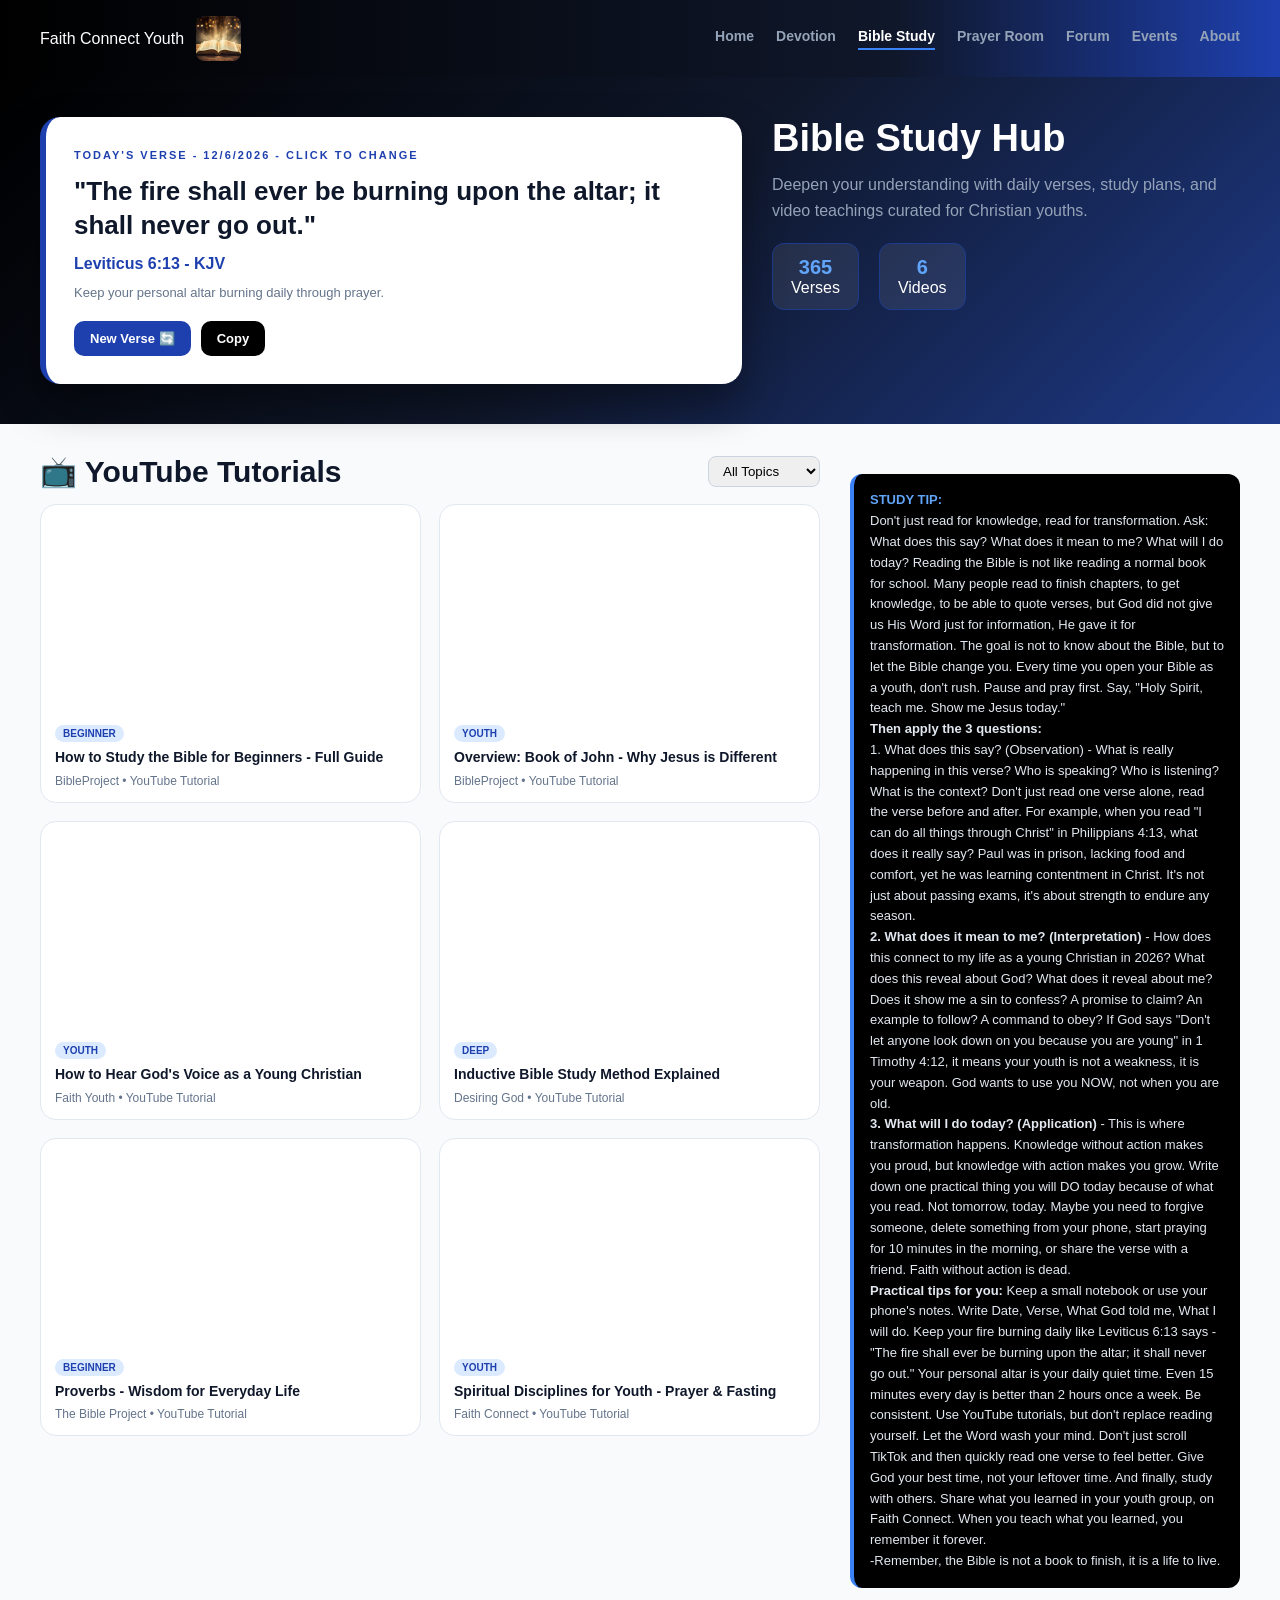
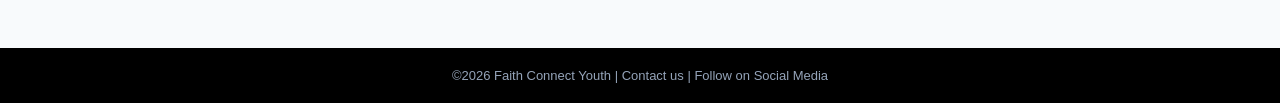
==== .vscode/html/biblestdy.html @ f40ba7f8 "faith connect youth" ====
<!DOCTYPE html>
<html lang="en">
<head>
<meta charset="UTF-8">
<meta name="viewport" content="width=device-width, initial-scale=1.0">
<title>Bible Study - Faith Connect Youth</title>
<link rel="stylesheet" href="biblestdy.css">
</head>
<body>
<header>
  <div class="logo"><span>Faith Connect Youth</span>
    <img src="bible.jpg" class="bible-green" alt="Bible"> 
  </div>
  <nav>
    <a href="home.html">Home</a>
    <a href="Devotionals.html">Devotion</a>
    <a href="biblestdy.html" class="active">Bible Study</a>
    <a href="prayer.html">Prayer Room</a>
    <a href="forum.html">Forum</a>
    <a href="events.html">Events</a>
    <a href="about.html">About</a>
  </nav>
  
  </nav>
</header>

<div class="hero">
  <div class="verse-card">
    <small id="verseDay">TODAY'S VERSE - CLICK TO CHANGE</small>
    <h2 id="verseText">"Your word is a lamp to my feet and a light to my path."</h2>
    <div class="ref" id="verseRef">Psalm 119:105 - KJV</div>
    <p id="verseMeaning" style="font-size:13px; color:#64748b; margin-top:10px">This verse reminds us that God's Word guides our steps daily, especially as youths navigating life.</p>
    <div class="verse-actions">
      <button class="btn btn-blue" id="newVerseBtn">New Verse 🔄</button>
      <button class="btn btn-black" id="copyVerseBtn">Copy</button>
    </div>
  </div>
  <div class="study-info">
    <h1>Bible Study Hub</h1>
    <p>Deepen your understanding with daily verses, study plans, and video teachings curated for Christian youths.</p>
    <div class="stats">
      <div class="stat-box"><b>365</b> Verses</div>
      <div class="stat-box"><b id="videoCount">6</b> Videos</div>
    </div>
  </div>
</div>

<div class="container">
  <div>
    <div class="section-title">
      <h2>📺 YouTube Tutorials</h2>
      <select id="filter" style="padding:6px 10px; border-radius:8px; border:1px solid #cbd5e1">
        <option value="all">All Topics</option>
        <option value="beginner">Beginner</option>
        <option value="youth">For Youth</option>
        <option value="deep">Deep Study</option>
      </select>
    </div>

    <div class="videos" id="videoGrid">
    </div>
  </div>
    <div class="note-box">
      <b style="color:#60a5fa">STUDY TIP:</b><br>
      Don't just read for knowledge, read for transformation. Ask: What does this say? What does it mean to me? What will I do today?
      Reading the Bible is not like reading a normal book for school. Many people read to finish chapters, to get knowledge, to be able to quote verses, but God did not give us His Word just for information, He gave it for transformation. The goal is not to know about the Bible, but to let the Bible change you. Every time you open your Bible as a youth, don't rush. Pause and pray first. Say, "Holy Spirit, teach me. Show me Jesus today."     <br>    <b> Then apply the 3 questions:<br> </b>   1. What does this say? (Observation) - What is really happening in this verse? Who is speaking? Who is listening? What is the context? Don't just read one verse alone, read the verse before and after. For example, when you read "I can do all things through Christ" in Philippians 4:13, what does it really say? Paul was in prison, lacking food and comfort, yet he was learning contentment in Christ. It's not just about passing exams, it's about strength to endure any season.  <br><b>  2. What does it mean to me? (Interpretation) </b> - How does this connect to my life as a young Christian in 2026? What does this reveal about God? What does it reveal about me? Does it show me a sin to confess? A promise to claim? An example to follow? A command to obey? If God says "Don't let anyone look down on you because you are young" in 1 Timothy 4:12, it means your youth is not a weakness, it is your weapon. God wants to use you NOW, not when you are old. <br> <b>   3. What will I do today? (Application)</b> - This is where transformation happens. Knowledge without action makes you proud, but knowledge with action makes you grow. Write down one practical thing you will DO today because of what you read. Not tomorrow, today. Maybe you need to forgive someone, delete something from your phone, start praying for 10 minutes in the morning, or share the verse with a friend. Faith without action is dead.   <br>  <b>Practical tips for you:</b>
      Keep a small notebook or use your phone's notes. Write Date, Verse, What God told me, What I will do. Keep your fire burning daily like Leviticus 6:13 says - "The fire shall ever be burning upon the altar; it shall never go out." Your personal altar is your daily quiet time. Even 15 minutes every day is better than 2 hours once a week. Be consistent. Use YouTube tutorials, but don't replace reading yourself. Let the Word wash your mind. Don't just scroll TikTok and then quickly read one verse to feel better. Give God your best time, not your leftover time. And finally, study with others. Share what you learned in your youth group, on Faith Connect. When you teach what you learned, you remember it forever.   <br>       -Remember, the Bible is not a book to finish, it is a life to live.
    </div>
  </div>
</div>
<footer><p>&copy;2026 Faith Connect Youth | Contact us | Follow on Social Media</p></footer>
<script src="biblestdy.js"></script>
</body>
</html>
---- .vscode/html/biblestdy.css ----
*{
  margin:0;
  padding:0;
  box-sizing:border-box;
  font-family:'Segoe UI',sans-serif
}
body{
  background:#f8fafc; 
  color:#0f172a;
}

header{
  background: linear-gradient(90deg, #000, #0f172a 70%, #1e40af);
  color:white;
  padding:16px 40px;
  display:flex;
 justify-content:space-between;
  align-items:center;
  position:sticky;
  top:0;
  z-index:20;
}
.logo{
  display:flex;
  align-items:center;
  gap:12px;
}
.bible-green{
  width:45px;  
  height:45px;
  object-fit:cover;
  border-radius:8px;
}
nav{
  display:flex;
  gap:22px;
  }
nav a{
  color:#94a3b8;   
  text-decoration:none;
  font-size:14px;
  font-weight:600;
 }
nav a.active{
  color:white;
   border-bottom:2px solid #3b82f6;
    padding-bottom:4px;
  }

.hero{
  background: linear-gradient(135deg, #000, #0f172a, #1e3a8a);
  color:white; 
  padding:40px;
 display:grid; 
 grid-template-columns:1.2fr 0.8fr;
  gap:30px;
}
.verse-card{
  background:white; 
  color:#0f172a;
  border-radius:20px;
  padding:28px; 
  position:relative;
  border-left:6px solid #1e40af;
   box-shadow:0 20px 40px rgba(0,0,0,0.4);
}
.verse-card small{
  color:#1e40af;
  font-weight:800;
  letter-spacing:2px; 
  font-size:11px
  }
.verse-card h2{
  font-size:26px;
   margin:12px 0;
    line-height:1.3
  }
.verse-card p{
  font-size:17px; 
  line-height:1.6; 
  color:#1e293b;
   margin:10px 0;
  }
.verse-card .ref{
  margin-top:10px; 
  font-weight:800; 
  color:#1e40af;
}
.verse-actions{
  display:flex;
  gap:10px; 
 margin-top:18px
  }
.btn{
  padding:10px 16px; 
  border-radius:10px; 
  border:none; 
  font-weight:700; 
  cursor:pointer; 
  font-size:13px;
}
.btn-blue{
  background:#1e40af;
  color:white;
  }
.btn-black{
  background:#000;
   color:white;
  }
.btn-white{
  background:white;
  border:1.5px solid #1e40af;
  color:#1e40af;
}

.study-info h1{
  font-size:38px;
}
.study-info p{
  margin-top:12px;
  color:#94a3b8;
  line-height:1.6
  }
.study-info .stats{
  margin-top:20px;
   display:flex; 
   gap:20px
  }
.stat-box{
  background:rgba(255,255,255,0.08);
  border:1px solid #1e3a8a;
  padding:12px 18px;
  border-radius:12px;
  text-align:center;
  transition: 0.3s;
 }
.stat-box b{
  display:block; 
  font-size:20px; 
  color:#60a5fa;
  transition: 0.3s;
}
.container{
  display:grid; 
  grid-template-columns: 2fr 1fr; 
  gap:30px;
  padding:30px 40px;
  }
.section-title{
  font-size:20px; 
  margin-bottom:15px; 
  display:flex; 
  justify-content:space-between;
   align-items:center;
  }
.videos{
  display:grid; 
  grid-template-columns:repeat(2,1fr); 
  gap:18px;
}
.video{
  background:white; 
  border-radius:16px; 
  overflow:hidden;
  border:1px solid #e2e8f0;
 transition:0.3s; 
 cursor:pointer;
}
.video:hover{
  transform:translateY(-4px);
  box-shadow:0 10px 25px rgba(30,64,175,0.2);
  }
.video iframe{
  width:100%; 
  height:200px; 
  border:0;
}
.video-info{
  padding:14px;
}
.video-info h4{
  font-size:14px; 
  color:#0f172a; 
  line-height:1.4;
}
.video-info small{
  color:#64748b; 
  font-size:12px; 
  display:block; 
  margin-top:6px;
}
.tag{
  display:inline-block; 
  font-size:10px; 
  background:#dbeafe; 
  color:#1e40af; 
  padding:3px 8px; 
  border-radius:20px;
   font-weight:700; 
   margin-bottom:6px;
  }

.side{
  background:white;
  border-radius:16px;
  border:1px solid #e2e8f0; 
  padding:20px;
  height:fit-content;
  position:sticky; 
  top:80px;
 }
.side h3{
  font-size:15px; 
  margin-bottom:12px;
}
.plan div{
  padding:12px;
  border-radius:10px; 
 margin-bottom:8px;
  background:#f8fafc; 
  border:1px solid #e2e8f0;
  font-size:14px; 
  cursor:pointer; 
  display:flex;
  justify-content:space-between;
}
.plan div.active{
  background:#0f172a; 
  color:white;
   border-color:#0f172a;
  }
.plan div span{
  font-size:11px;
   background:#1e40af;
  color:white;
   padding:3px 8px;
   border-radius:20px;
 }

.note-box{
  margin-top:20px;
  background:#000; 
  color:#e2e8f0;
  padding:16px; 
  border-radius:12px;
  border-left:4px solid #3b82f6; 
  font-size:13px; 
  line-height:1.6;
}
footer{
    background:#000; 
    color:#94a3b8;
    text-align:center;
    padding:20px; 
    margin-top:30px;
    font-size:13px;
}

@media(
  max-width:900px){
  .hero{
    grid-template-columns:1fr;
     padding:25px 20px
    }
  .container{
    grid-template-columns:1fr;
     padding:20px;;
    }
  .videos{
    grid-template-columns:1f
  }
  header{
    padding:14px 20px;
  }
}
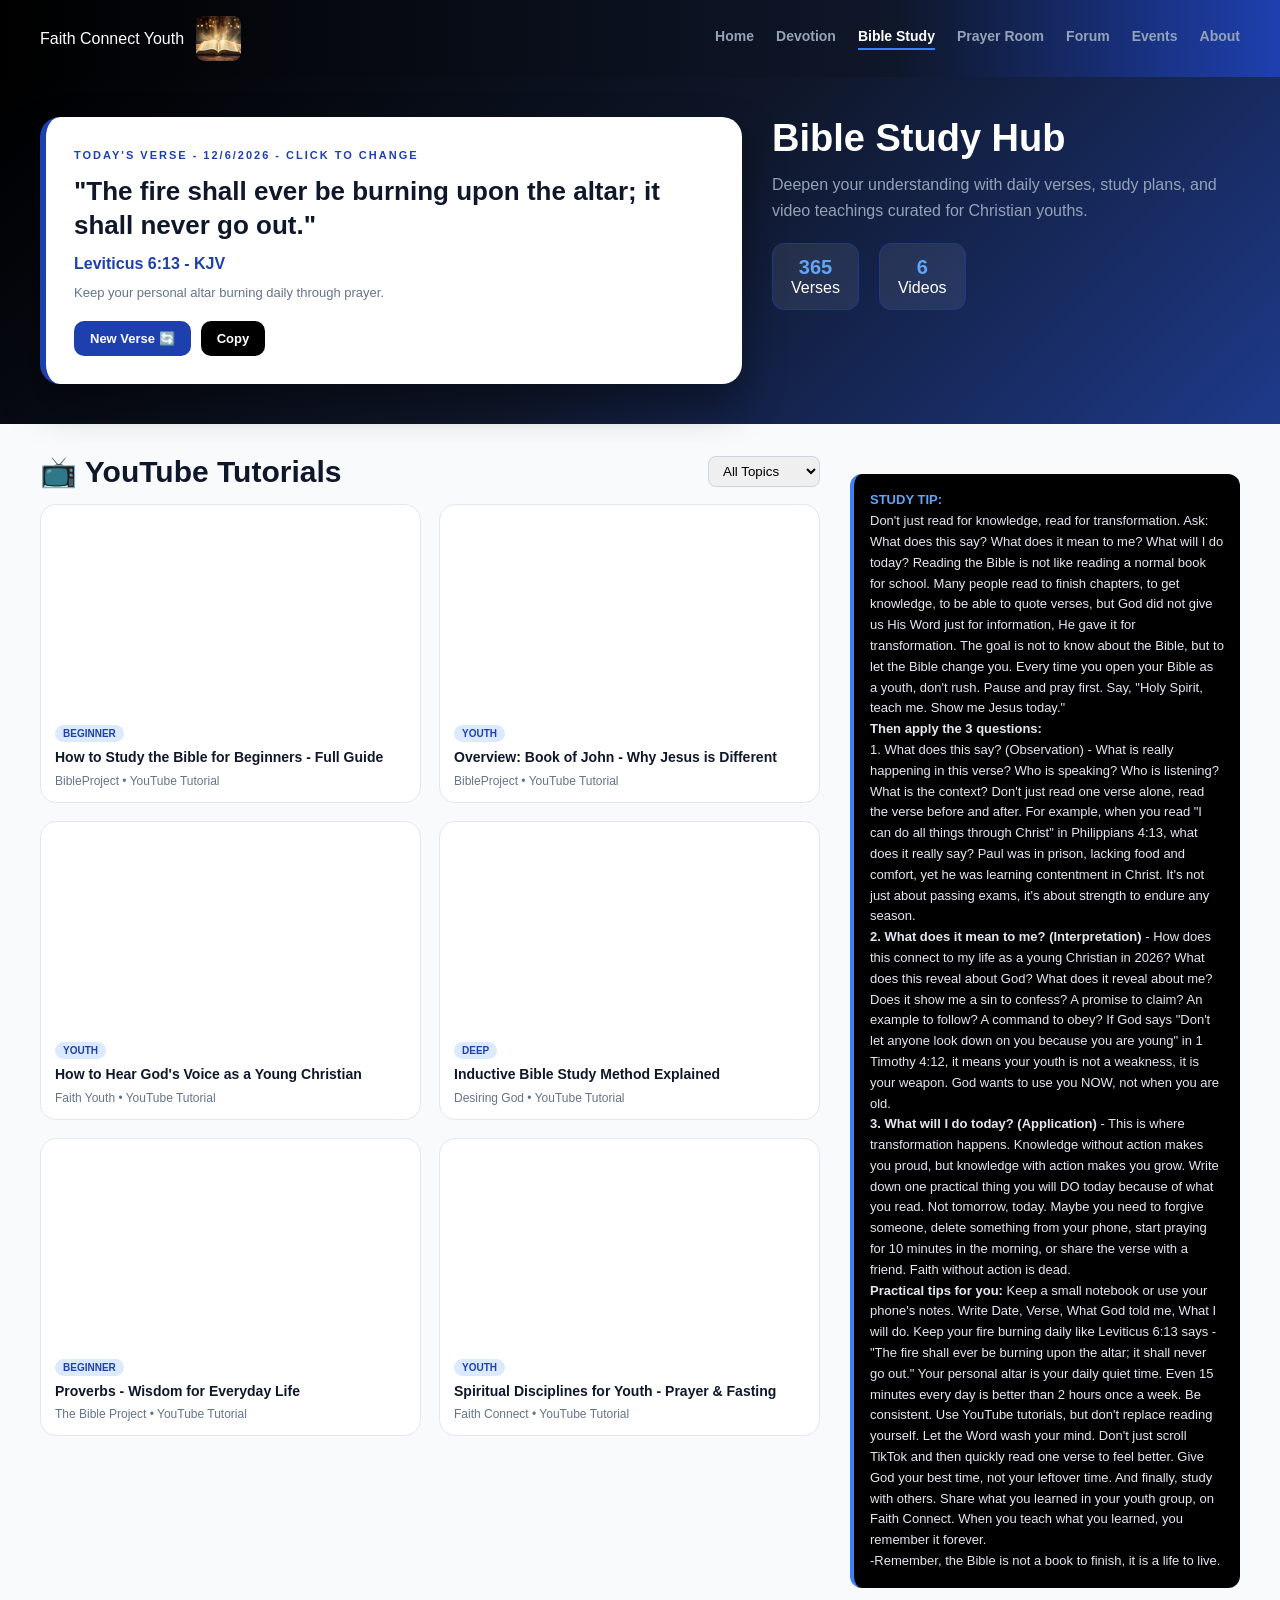
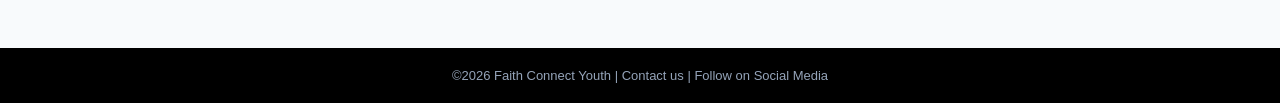
==== commit 1271455f: "faith connect youth" ====
--- a/.vscode/html/biblestdy.html
+++ b/.vscode/html/biblestdy.html
@@ -12,7 +12,7 @@
     <img src="bible.jpg" class="bible-green" alt="Bible"> 
   </div>
   <nav>
-    <a href="home.html">Home</a>
+    <a href="index.html">Home</a>
     <a href="Devotionals.html">Devotion</a>
     <a href="biblestdy.html" class="active">Bible Study</a>
     <a href="prayer.html">Prayer Room</a>
